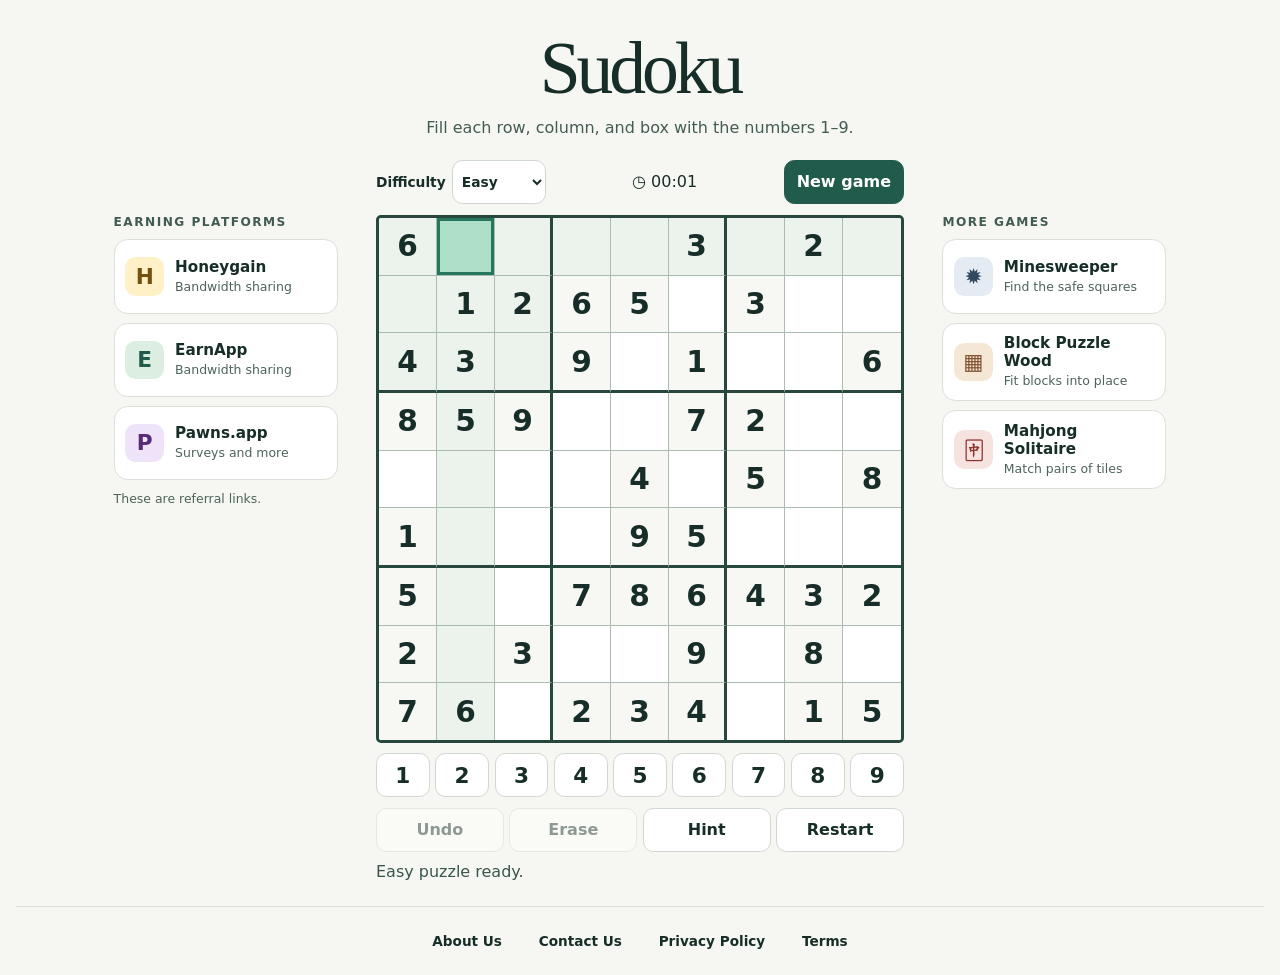
==== public/index.html @ 2bdd9169 "Build standalone Sudoku browser game" ====
<!doctype html>
<html lang="en">
<head>
  <meta charset="utf-8">
  <meta name="viewport" content="width=device-width, initial-scale=1">
  <meta name="description" content="Play a fresh game of classic Sudoku at three difficulty levels.">
  <title>Sudoku</title>
  <link rel="stylesheet" href="style.css">
  <script src="puzzles.js" defer></script>
  <script src="game.js" defer></script>
</head>
<body>
  <header class="intro">
    <h1>Sudoku</h1>
    <p>Fill each row, column, and box with the numbers 1–9.</p>
  </header>
  <main class="layout">
    <section class="game" aria-label="Sudoku game">
      <div class="toolbar">
        <label>Difficulty
          <select id="difficulty"><option>Easy</option><option>Medium</option><option>Hard</option></select>
        </label>
        <span class="timer"><span aria-hidden="true">◷</span> <time id="timer" aria-label="Elapsed time">00:00</time></span>
        <button class="primary" id="new">New game</button>
      </div>
      <div id="board" class="board" role="group" aria-label="Sudoku board"></div>
      <div id="keypad" class="keypad" role="group" aria-label="Enter a number"></div>
      <div class="actions" role="group" aria-label="Game actions">
        <button id="undo">Undo</button>
        <button id="erase">Erase</button>
        <button id="hint">Hint</button>
        <button id="restart">Restart</button>
      </div>
      <p id="status" role="status"></p>
    </section>
    <aside class="recommendations earn" aria-labelledby="earn-title">
      <h2 id="earn-title">Earning platforms</h2>
      <a href="https://join.honeygain.com/LUCKY0C0BC" target="_blank" rel="noopener sponsored"><span class="badge honey" aria-hidden="true">H</span><span><strong>Honeygain</strong><small>Bandwidth sharing</small></span></a>
      <a href="https://earnapp.com/i/AKlZcSBT" target="_blank" rel="noopener sponsored"><span class="badge earnapp" aria-hidden="true">E</span><span><strong>EarnApp</strong><small>Bandwidth sharing</small></span></a>
      <a href="https://pawns.app/?r=18833247" target="_blank" rel="noopener sponsored"><span class="badge pawns" aria-hidden="true">P</span><span><strong>Pawns.app</strong><small>Surveys and more</small></span></a>
      <p class="disclosure">These are referral links.</p>
    </aside>
    <aside class="recommendations more" aria-labelledby="more-title">
      <h2 id="more-title">More games</h2>
      <a href="https://minesweeper.luckykuandu.workers.dev/" target="_blank" rel="noopener"><span class="badge mine" aria-hidden="true">✹</span><span><strong>Minesweeper</strong><small>Find the safe squares</small></span></a>
      <a href="https://block-puzzle-wood.luckykuandu.workers.dev/" target="_blank" rel="noopener"><span class="badge wood" aria-hidden="true">▦</span><span><strong>Block Puzzle Wood</strong><small>Fit blocks into place</small></span></a>
      <a href="https://mahjong-solitaire.luckykuandu.workers.dev/" target="_blank" rel="noopener"><span class="badge tiles" aria-hidden="true">🀄︎</span><span><strong>Mahjong Solitaire</strong><small>Match pairs of tiles</small></span></a>
    </aside>
  </main>
  <footer>
    <button data-info="about">About Us</button>
    <button data-info="contact">Contact Us</button>
    <button data-info="privacy">Privacy Policy</button>
    <button data-info="terms">Terms</button>
  </footer>
  <dialog id="info" aria-labelledby="info-title">
    <h2 id="info-title"></h2>
    <p id="info-text"></p>
    <p><a href="mailto:estmail@mail.ee">estmail@mail.ee</a></p>
    <form method="dialog"><button class="primary">Close</button></form>
  </dialog>
</body>
</html>
---- public/style.css ----
:root {
  color-scheme: light;
  font-family: system-ui, sans-serif;
  color: #172d28;
  background: #f6f7f2;
  --accent: #205b4b;
  --line: #aabbb1;
}
* { box-sizing: border-box; }
body { margin: 0; }
button, select { font: inherit; color: inherit; }
button, select, .recommendations a { -webkit-tap-highlight-color: transparent; }
button, select { min-height: 44px; border: 1px solid #ced8d0; border-radius: .65rem; background: #fff; cursor: pointer; }
button { padding: .4rem .75rem; font-weight: 650; }
button:disabled { opacity: .46; cursor: default; }
:focus-visible { outline: 3px solid #0b7257; outline-offset: 3px; }
.intro { text-align: center; padding: 2rem 1rem 1.45rem; }
h1 { margin: 0; font: 500 clamp(3rem, 7vw, 4.6rem)/1 Georgia, serif; letter-spacing: -.055em; }
.intro p { margin: .75rem 0 0; color: #435c53; }
.layout {
  display: grid;
  grid-template-columns: minmax(0, 14rem) minmax(0, 33rem) minmax(0, 14rem);
  grid-template-areas: "earn game more";
  justify-content: center;
  align-items: start;
  gap: clamp(1rem, 3vw, 2.5rem);
  padding: 0 1rem;
}
.game { grid-area: game; min-width: 0; }
.earn { grid-area: earn; }
.more { grid-area: more; }
.toolbar { display: flex; justify-content: space-between; align-items: center; gap: .35rem; margin-bottom: .7rem; }
.toolbar label { display: flex; align-items: center; gap: .4rem; font-size: .86rem; font-weight: 650; }
select { padding: .3rem; }
.timer { font-variant-numeric: tabular-nums; white-space: nowrap; }
.primary { background: var(--accent); color: white; border-color: var(--accent); }
.board {
  display: grid;
  grid-template-columns: repeat(9, minmax(0, 1fr));
  aspect-ratio: 1;
  background: white;
  border: 3px solid #28483e;
  border-radius: 5px;
  overflow: hidden;
}
.cell {
  display: grid;
  place-items: center;
  padding: 0;
  min-height: 0;
  border: 0;
  border-right: 1px solid var(--line);
  border-bottom: 1px solid var(--line);
  border-radius: 0;
  color: #0c614b;
  font-size: clamp(1.15rem, 4.3vw, 1.85rem);
  font-variant-numeric: tabular-nums;
  font-weight: 650;
}
.cell:nth-child(3n):not(:nth-child(9n)) { border-right: 3px solid #28483e; }
.cell:nth-child(9n) { border-right: 0; }
.cell:nth-child(n+19):nth-child(-n+27), .cell:nth-child(n+46):nth-child(-n+54) { border-bottom: 3px solid #28483e; }
.cell:nth-child(n+73) { border-bottom: 0; }
.cell.given { color: #172d28; font-weight: 800; background: #f7f8f4; }
.cell.related { background: #ebf3ec; }
.cell.match { background: #c7e3d3; }
.cell.conflict { background: #fbe1db; color: #a12822; }
.cell.selected { box-shadow: inset 0 0 0 3px #27775f; background: #aee0c9; }
.cell.selected.conflict { box-shadow: inset 0 0 0 3px #a12822; background: #fbe1db; }
.cell:focus-visible { outline-offset: -4px; }
.keypad, .actions { display: grid; gap: .35rem; margin-top: .65rem; }
.keypad { grid-template-columns: repeat(9, minmax(0, 1fr)); }
.keypad button { padding: 0; font-size: clamp(1.05rem, 4vw, 1.35rem); }
.actions { grid-template-columns: repeat(4, minmax(0, 1fr)); }
.actions button { padding-inline: .1rem; }
#status { min-height: 1.5rem; margin: .65rem 0 0; color: #38554b; }
#status.win { font-weight: 800; color: var(--accent); }
.recommendations { padding-top: 3.45rem; }
.recommendations h2 { font-size: .76rem; letter-spacing: .12em; text-transform: uppercase; margin: 0 0 .65rem; color: #435c53; }
.recommendations a {
  display: flex;
  align-items: center;
  gap: .7rem;
  min-height: 4.65rem;
  padding: .68rem;
  margin-bottom: .55rem;
  border: 1px solid #d8e0d8;
  border-radius: .85rem;
  background: #fff;
  color: inherit;
  text-decoration: none;
}
.recommendations a:hover { border-color: #6d9685; background: #fafffb; }
.badge { display: grid; place-items: center; flex: 0 0 2.4rem; height: 2.4rem; border-radius: .65rem; font-size: 1.35rem; font-weight: 800; }
.honey { background: #fff0c7; color: #73500e; }
.earnapp { background: #dceee1; color: #205b4b; }
.pawns { background: #efe3fa; color: #572b78; }
.mine { background: #e4ebf2; color: #324962; }
.wood { background: #f5e7d6; color: #80502d; }
.tiles { background: #f6e2de; color: #8d332e; }
.recommendations strong { display: block; font-size: .95rem; }
.recommendations small, .disclosure { color: #4e635a; font-size: .78rem; }
.disclosure { margin: .7rem 0; }
footer { display: flex; flex-wrap: wrap; justify-content: center; gap: .25rem .8rem; margin: 1.25rem 1rem 0; padding: .75rem 0; border-top: 1px solid #d8e0d8; }
footer button { background: transparent; border: 0; font-size: .85rem; }
footer button:hover { text-decoration: underline; }
dialog { width: min(28rem, calc(100% - 2rem)); border: 1px solid var(--line); border-radius: 1rem; padding: 1.5rem; color: inherit; }
dialog h2 { margin-top: 0; }
dialog::backdrop { background: #172d2877; }
dialog a { color: var(--accent); }
@media (max-width: 850px) {
  .layout { grid-template-columns: repeat(2, minmax(0, 15.75rem)); grid-template-areas: "game game" "earn more"; }
  .recommendations { padding-top: .3rem; }
}
@media (max-width: 450px) {
  .intro { padding-top: 1.4rem; }
  .layout { grid-template-columns: minmax(0, 33rem); grid-template-areas: "game" "earn" "more"; }
}
@media (max-width: 365px) {
  .toolbar label { font-size: 0; }
  .toolbar select { font-size: .85rem; }
  .toolbar button { padding-inline: .55rem; }
}
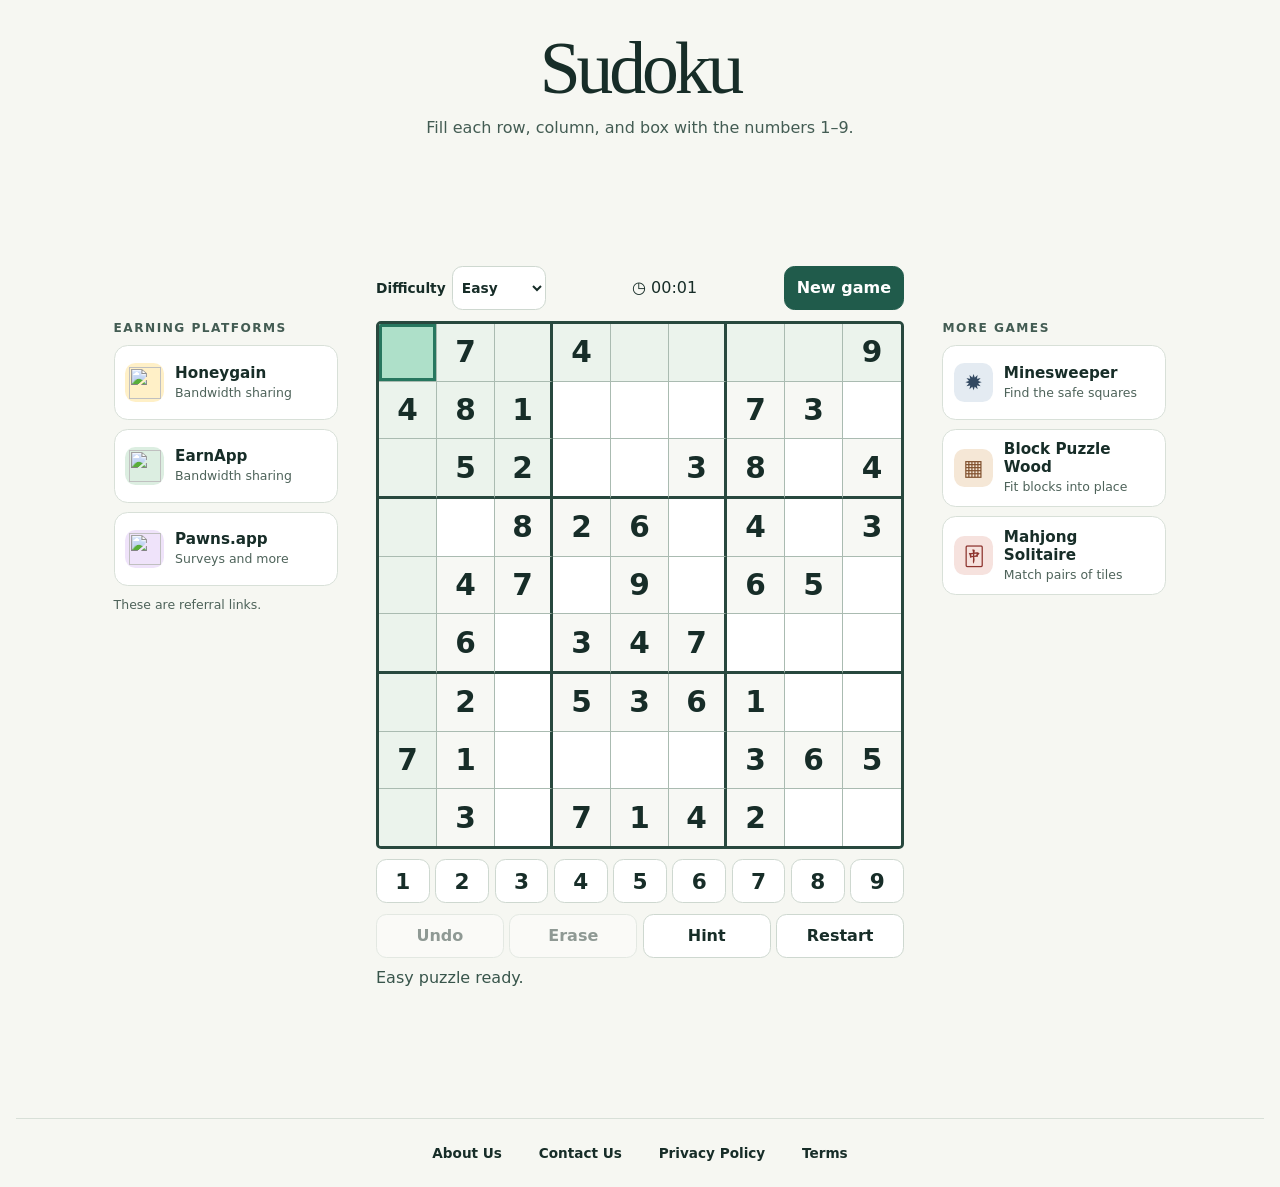
==== commit 01e82239: "Add official platform logos and responsive ad slots" ====
--- a/public/index.html
+++ b/public/index.html
@@ -8,12 +8,14 @@
   <link rel="stylesheet" href="style.css">
   <script src="puzzles.js" defer></script>
   <script src="game.js" defer></script>
+  <script src="ads.js" defer></script>
 </head>
 <body>
   <header class="intro">
     <h1>Sudoku</h1>
     <p>Fill each row, column, and box with the numbers 1–9.</p>
   </header>
+  <div class="ad-slot" data-ad-slot="top"></div>
   <main class="layout">
     <section class="game" aria-label="Sudoku game">
       <div class="toolbar">
@@ -35,9 +37,9 @@
     </section>
     <aside class="recommendations earn" aria-labelledby="earn-title">
       <h2 id="earn-title">Earning platforms</h2>
-      <a href="https://join.honeygain.com/LUCKY0C0BC" target="_blank" rel="noopener sponsored"><span class="badge honey" aria-hidden="true">H</span><span><strong>Honeygain</strong><small>Bandwidth sharing</small></span></a>
-      <a href="https://earnapp.com/i/AKlZcSBT" target="_blank" rel="noopener sponsored"><span class="badge earnapp" aria-hidden="true">E</span><span><strong>EarnApp</strong><small>Bandwidth sharing</small></span></a>
-      <a href="https://pawns.app/?r=18833247" target="_blank" rel="noopener sponsored"><span class="badge pawns" aria-hidden="true">P</span><span><strong>Pawns.app</strong><small>Surveys and more</small></span></a>
+      <a href="https://join.honeygain.com/LUCKY0C0BC" target="_blank" rel="noopener sponsored"><span class="badge honey" aria-hidden="true"><img src="https://webassets.honeygain.com/uploads/2026/09/03102659/honeygain-logo-secondary.svg" width="32" height="32" alt=""></span><span><strong>Honeygain</strong><small>Bandwidth sharing</small></span></a>
+      <a href="https://earnapp.com/i/AKlZcSBT" target="_blank" rel="noopener sponsored"><span class="badge earnapp" aria-hidden="true"><img src="https://help.earnapp.com/hc/theming_assets/01JDPDY34N59PC2103B8HVQB0G" width="32" height="32" alt=""></span><span><strong>EarnApp</strong><small>Bandwidth sharing</small></span></a>
+      <a href="https://pawns.app/?r=18833247" target="_blank" rel="noopener sponsored"><span class="badge pawns" aria-hidden="true"><img src="https://play-lh.googleusercontent.com/dGrruXGFAm3JsLHZSoKDW5GvqctvQlrbewBkhMlxf6ykq996_XFAOC5yfkuJMUuhow7ICUrMsZFzpuI_h4nxkA=w240-h480" width="32" height="32" alt=""></span><span><strong>Pawns.app</strong><small>Surveys and more</small></span></a>
       <p class="disclosure">These are referral links.</p>
     </aside>
     <aside class="recommendations more" aria-labelledby="more-title">
@@ -47,6 +49,7 @@
       <a href="https://mahjong-solitaire.luckykuandu.workers.dev/" target="_blank" rel="noopener"><span class="badge tiles" aria-hidden="true">🀄︎</span><span><strong>Mahjong Solitaire</strong><small>Match pairs of tiles</small></span></a>
     </aside>
   </main>
+  <div class="ad-slot" data-ad-slot="bottom"></div>
   <footer>
     <button data-info="about">About Us</button>
     <button data-info="contact">Contact Us</button>
--- a/public/style.css
+++ b/public/style.css
@@ -121,3 +121,25 @@
   .toolbar select { font-size: .85rem; }
   .toolbar button { padding-inline: .55rem; }
 }
+
+.ad-slot {
+  display: none;
+  justify-content: center;
+  height: 50px;
+  margin: 0 auto 1rem;
+}
+.ad-slot[data-ad-slot="bottom"] { margin: 1rem auto 0; }
+.ad-slot iframe { display: block; max-width: 100%; border: 0; }
+@media (min-width: 320px) {
+  .ad-slot { display: flex; }
+}
+@media (min-width: 728px) {
+  .ad-slot { height: 90px; }
+}
+
+.earn .badge img {
+  display: block;
+  width: 2rem;
+  height: 2rem;
+  object-fit: contain;
+}
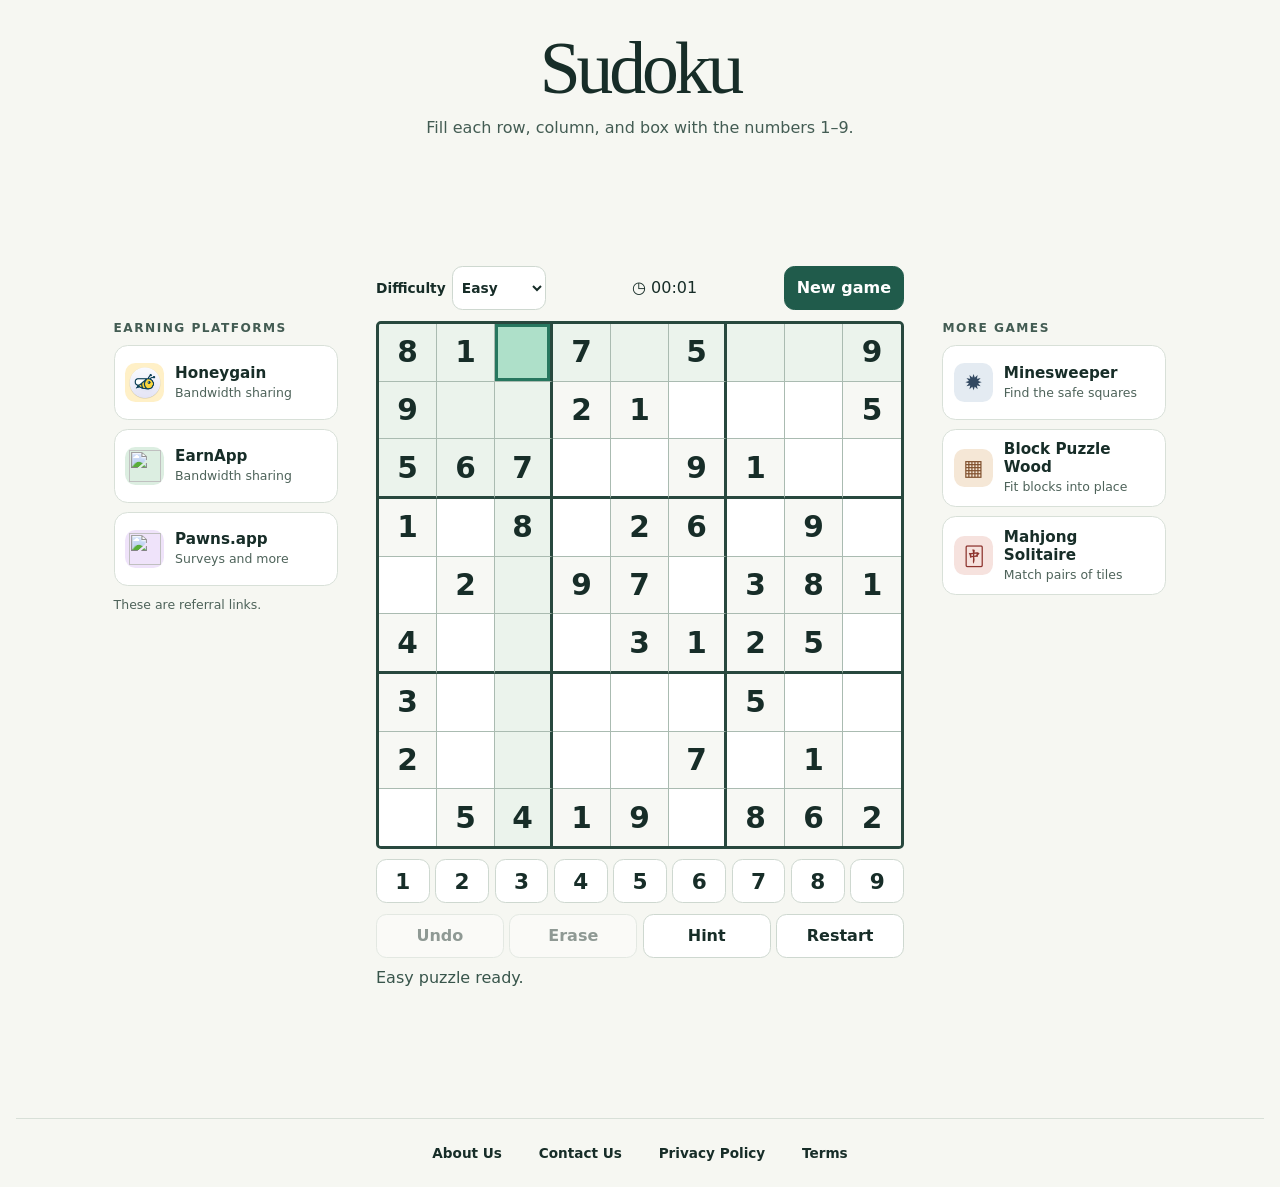
==== commit 9543ab13: "Restore ad frame origin and host Honeygain icon locally" ====
--- a/public/index.html
+++ b/public/index.html
@@ -37,7 +37,7 @@
     </section>
     <aside class="recommendations earn" aria-labelledby="earn-title">
       <h2 id="earn-title">Earning platforms</h2>
-      <a href="https://join.honeygain.com/LUCKY0C0BC" target="_blank" rel="noopener sponsored"><span class="badge honey" aria-hidden="true"><img src="https://webassets.honeygain.com/uploads/2026/09/03102659/honeygain-logo-secondary.svg" width="32" height="32" alt=""></span><span><strong>Honeygain</strong><small>Bandwidth sharing</small></span></a>
+      <a href="https://join.honeygain.com/LUCKY0C0BC" target="_blank" rel="noopener sponsored"><span class="badge honey" aria-hidden="true"><img src="honeygain.png" width="32" height="32" alt=""></span><span><strong>Honeygain</strong><small>Bandwidth sharing</small></span></a>
       <a href="https://earnapp.com/i/AKlZcSBT" target="_blank" rel="noopener sponsored"><span class="badge earnapp" aria-hidden="true"><img src="https://help.earnapp.com/hc/theming_assets/01JDPDY34N59PC2103B8HVQB0G" width="32" height="32" alt=""></span><span><strong>EarnApp</strong><small>Bandwidth sharing</small></span></a>
       <a href="https://pawns.app/?r=18833247" target="_blank" rel="noopener sponsored"><span class="badge pawns" aria-hidden="true"><img src="https://play-lh.googleusercontent.com/dGrruXGFAm3JsLHZSoKDW5GvqctvQlrbewBkhMlxf6ykq996_XFAOC5yfkuJMUuhow7ICUrMsZFzpuI_h4nxkA=w240-h480" width="32" height="32" alt=""></span><span><strong>Pawns.app</strong><small>Surveys and more</small></span></a>
       <p class="disclosure">These are referral links.</p>
